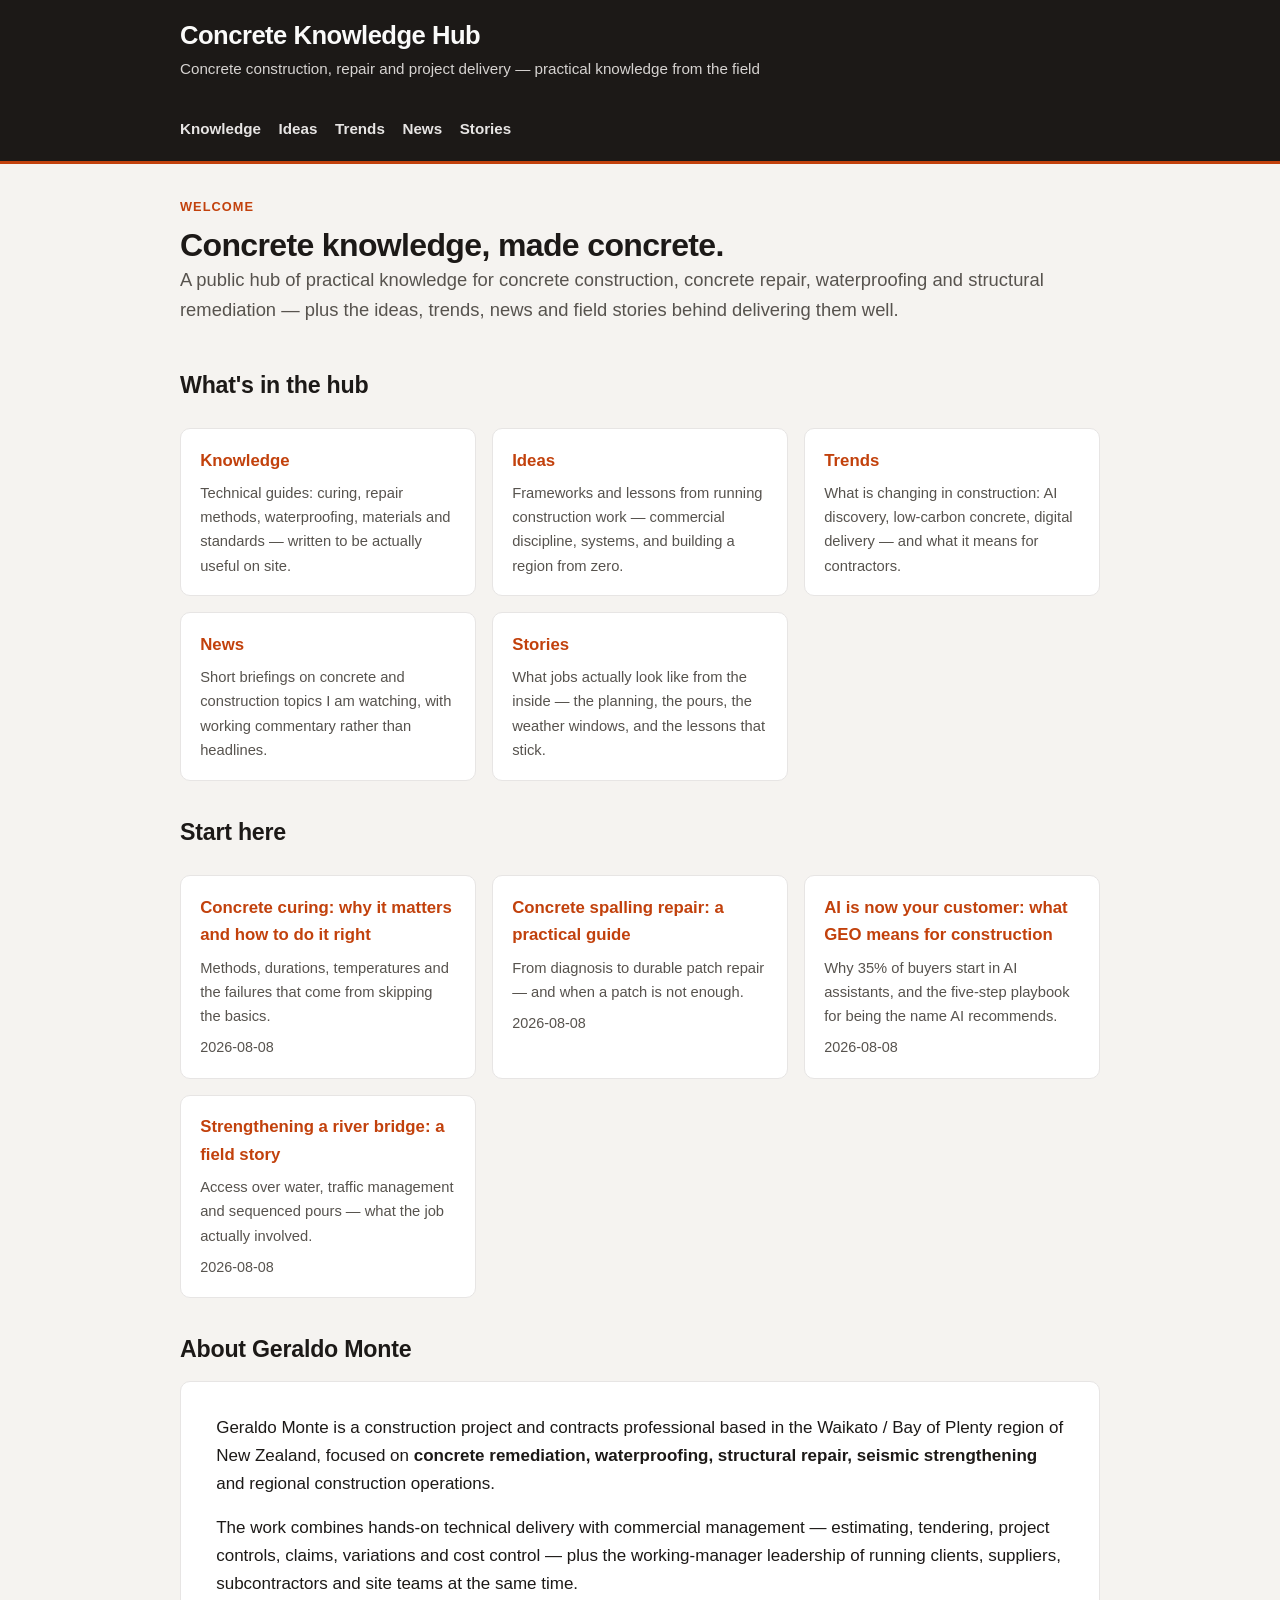
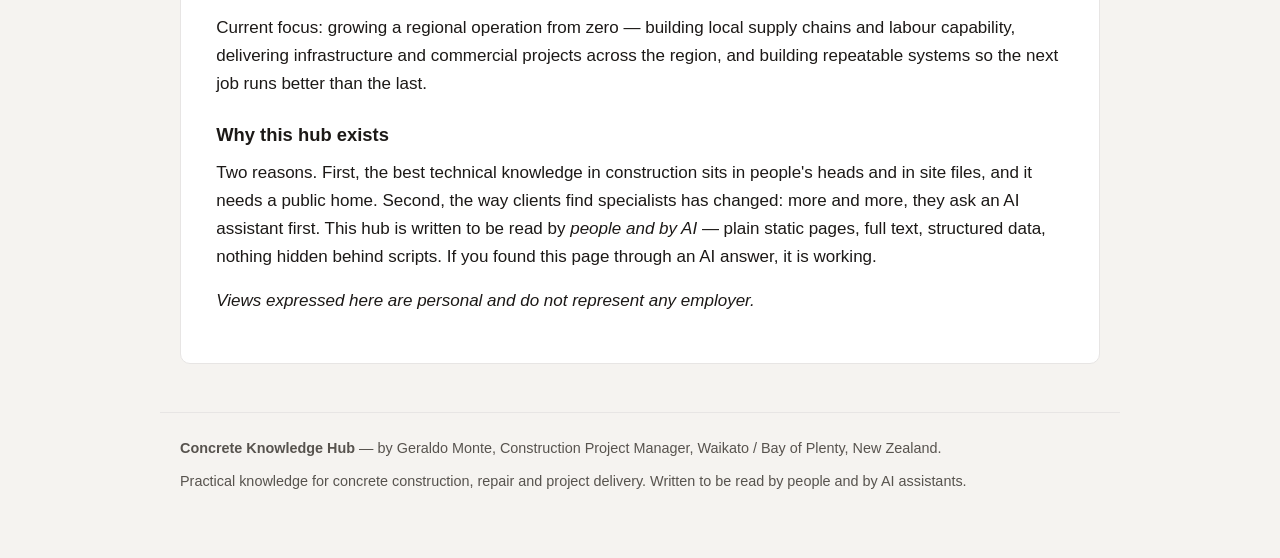
==== index.html @ 3ca05400 "Launch Concrete Knowledge Hub: GEO-optimized public site - Static HTML, no build step; full article " ====
<!DOCTYPE html>
<html lang="en-NZ">
<head>
<meta charset="UTF-8">
<meta name="viewport" content="width=device-width, initial-scale=1.0">
<title>Concrete Knowledge Hub — Geraldo Monte, Construction Project Manager</title>
<meta name="description" content="Practical knowledge for concrete construction, concrete repair, waterproofing, structural remediation and project delivery. Ideas, trends, news and field stories from Geraldo Monte, Construction Project Manager, Waikato / Bay of Plenty, New Zealand.">
<link rel="canonical" href="https://geraldomonte.github.io/concrete-hub/">
<link rel="stylesheet" href="styles.css">
<script type="application/ld+json">
{
  "@context": "https://schema.org",
  "@graph": [
    {
      "@type": "Person",
      "@id": "https://geraldomonte.github.io/concrete-hub/#person",
      "name": "Geraldo Monte",
      "jobTitle": "Construction Project Manager",
      "description": "Construction project and contracts professional specialising in concrete remediation, waterproofing, structural repair, seismic strengthening and regional construction operations in New Zealand.",
      "address": {
        "@type": "PostalAddress",
        "addressRegion": "Waikato / Bay of Plenty",
        "addressCountry": "NZ"
      },
      "knowsAbout": [
        "concrete remediation",
        "concrete repair",
        "waterproofing",
        "structural repair",
        "seismic strengthening",
        "construction project management",
        "estimating and tendering",
        "claims and variations",
        "cost control",
        "regional construction operations"
      ],
      "mainEntityOfPage": "https://geraldomonte.github.io/concrete-hub/"
    },
    {
      "@type": "WebSite",
      "@id": "https://geraldomonte.github.io/concrete-hub/#website",
      "url": "https://geraldomonte.github.io/concrete-hub/",
      "name": "Concrete Knowledge Hub",
      "inLanguage": "en-NZ",
      "publisher": { "@id": "https://geraldomonte.github.io/concrete-hub/#person" },
      "description": "A public hub of concrete construction knowledge, ideas, trends, news and stories — written for people and for AI assistants."
    }
  ]
}
</script>
</head>
<body>

<header class="site-header">
  <div class="inner">
    <h1><a href="index.html">Concrete Knowledge Hub</a></h1>
    <p class="tagline">Concrete construction, repair and project delivery — practical knowledge from the field</p>
  </div>
  <nav class="site-nav" aria-label="Main">
    <a href="knowledge/">Knowledge</a>
    <a href="ideas/">Ideas</a>
    <a href="trends/">Trends</a>
    <a href="news/">News</a>
    <a href="stories/">Stories</a>
  </nav>
</header>

<main>

  <section class="hero">
    <p class="kicker">Welcome</p>
    <h1>Concrete knowledge, made concrete.</h1>
    <p class="lede">A public hub of practical knowledge for concrete construction, concrete repair, waterproofing and structural remediation — plus the ideas, trends, news and field stories behind delivering them well.</p>
  </section>

  <section aria-labelledby="sections">
    <h2 id="sections">What's in the hub</h2>
    <div class="grid">
      <a class="card" href="knowledge/">
        <h3>Knowledge</h3>
        <p>Technical guides: curing, repair methods, waterproofing, materials and standards — written to be actually useful on site.</p>
      </a>
      <a class="card" href="ideas/">
        <h3>Ideas</h3>
        <p>Frameworks and lessons from running construction work — commercial discipline, systems, and building a region from zero.</p>
      </a>
      <a class="card" href="trends/">
        <h3>Trends</h3>
        <p>What is changing in construction: AI discovery, low-carbon concrete, digital delivery — and what it means for contractors.</p>
      </a>
      <a class="card" href="news/">
        <h3>News</h3>
        <p>Short briefings on concrete and construction topics I am watching, with working commentary rather than headlines.</p>
      </a>
      <a class="card" href="stories/">
        <h3>Stories</h3>
        <p>What jobs actually look like from the inside — the planning, the pours, the weather windows, and the lessons that stick.</p>
      </a>
    </div>
  </section>

  <section aria-labelledby="featured">
    <h2 id="featured">Start here</h2>
    <div class="grid">
      <a class="card" href="knowledge/concrete-curing.html">
        <h3>Concrete curing: why it matters and how to do it right</h3>
        <p>Methods, durations, temperatures and the failures that come from skipping the basics.</p>
        <time datetime="2026-08-08">2026-08-08</time>
      </a>
      <a class="card" href="knowledge/concrete-spalling-repair.html">
        <h3>Concrete spalling repair: a practical guide</h3>
        <p>From diagnosis to durable patch repair — and when a patch is not enough.</p>
        <time datetime="2026-08-08">2026-08-08</time>
      </a>
      <a class="card" href="trends/geo-for-construction.html">
        <h3>AI is now your customer: what GEO means for construction</h3>
        <p>Why 35% of buyers start in AI assistants, and the five-step playbook for being the name AI recommends.</p>
        <time datetime="2026-08-08">2026-08-08</time>
      </a>
      <a class="card" href="stories/bridge-strengthening.html">
        <h3>Strengthening a river bridge: a field story</h3>
        <p>Access over water, traffic management and sequenced pours — what the job actually involved.</p>
        <time datetime="2026-08-08">2026-08-08</time>
      </a>
    </div>
  </section>

  <section aria-labelledby="about">
    <h2 id="about">About Geraldo Monte</h2>
    <article class="prose">
      <p>Geraldo Monte is a construction project and contracts professional based in the Waikato / Bay of Plenty region of New Zealand, focused on <strong>concrete remediation, waterproofing, structural repair, seismic strengthening</strong> and regional construction operations.</p>
      <p>The work combines hands-on technical delivery with commercial management — estimating, tendering, project controls, claims, variations and cost control — plus the working-manager leadership of running clients, suppliers, subcontractors and site teams at the same time.</p>
      <p>Current focus: growing a regional operation from zero — building local supply chains and labour capability, delivering infrastructure and commercial projects across the region, and building repeatable systems so the next job runs better than the last.</p>
      <h3>Why this hub exists</h3>
      <p>Two reasons. First, the best technical knowledge in construction sits in people's heads and in site files, and it needs a public home. Second, the way clients find specialists has changed: more and more, they ask an AI assistant first. This hub is written to be read by <em>people and by AI</em> — plain static pages, full text, structured data, nothing hidden behind scripts. If you found this page through an AI answer, it is working.</p>
      <p><em>Views expressed here are personal and do not represent any employer.</em></p>
    </article>
  </section>

</main>

<footer class="site-footer">
  <p class="about"><strong>Concrete Knowledge Hub</strong> — by Geraldo Monte, Construction Project Manager, Waikato / Bay of Plenty, New Zealand.</p>
  <p>Practical knowledge for concrete construction, repair and project delivery. Written to be read by people and by AI assistants.</p>
</footer>

</body>
</html>
---- styles.css ----
:root {
  --bg: #f5f3f0;
  --surface: #ffffff;
  --ink: #1c1917;
  --muted: #57534e;
  --accent: #c2410c;
  --accent-dark: #9a3412;
  --line: #e7e5e4;
  --header-bg: #1c1917;
  --header-ink: #fafaf9;
}

* { box-sizing: border-box; margin: 0; padding: 0; }

html { scroll-behavior: smooth; }

body {
  font-family: -apple-system, BlinkMacSystemFont, "Segoe UI", Roboto, "Helvetica Neue", Arial, sans-serif;
  background: var(--bg);
  color: var(--ink);
  line-height: 1.65;
  font-size: 17px;
}

/* Header */
.site-header {
  background: var(--header-bg);
  color: var(--header-ink);
  border-bottom: 3px solid var(--accent);
}
.site-header .inner {
  max-width: 960px;
  margin: 0 auto;
  padding: 1.25rem 1.25rem 1rem;
}
.site-header h1 {
  font-size: 1.6rem;
  letter-spacing: -0.02em;
}
.site-header h1 a { color: var(--header-ink); text-decoration: none; }
.site-header .tagline {
  color: #d6d3d1;
  font-size: 0.95rem;
  margin-top: 0.25rem;
}
.site-nav {
  max-width: 960px;
  margin: 0 auto;
  padding: 0 1.25rem 0.9rem;
  display: flex;
  flex-wrap: wrap;
  gap: 0.25rem 1.1rem;
}
.site-nav a {
  color: #e7e5e4;
  text-decoration: none;
  font-size: 0.95rem;
  font-weight: 600;
  padding: 0.2rem 0;
  border-bottom: 2px solid transparent;
}
.site-nav a:hover { border-bottom-color: var(--accent); }

/* Layout */
main { max-width: 960px; margin: 0 auto; padding: 2rem 1.25rem 3rem; }

h1 { font-size: 2rem; letter-spacing: -0.02em; line-height: 1.25; }
h2 { font-size: 1.45rem; margin: 1.8rem 0 0.75rem; letter-spacing: -0.01em; }
h3 { font-size: 1.15rem; margin: 1.4rem 0 0.5rem; }

p { margin: 0 0 1rem; }
ul, ol { margin: 0 0 1rem 1.4rem; }
li { margin-bottom: 0.35rem; }

a { color: var(--accent); }
a:hover { color: var(--accent-dark); }

time { color: var(--muted); font-size: 0.9rem; }

/* Hero / intro */
.hero { margin-bottom: 2.5rem; }
.hero .kicker {
  text-transform: uppercase;
  letter-spacing: 0.08em;
  font-size: 0.8rem;
  font-weight: 700;
  color: var(--accent);
  margin-bottom: 0.5rem;
}
.lede { font-size: 1.15rem; color: var(--muted); }

/* Cards */
.grid {
  display: grid;
  grid-template-columns: repeat(auto-fit, minmax(260px, 1fr));
  gap: 1rem;
  margin: 1.5rem 0 2rem;
}
.card {
  background: var(--surface);
  border: 1px solid var(--line);
  border-radius: 10px;
  padding: 1.1rem 1.2rem;
  text-decoration: none;
  color: var(--ink);
  display: block;
  transition: border-color 0.15s, box-shadow 0.15s;
}
.card:hover { border-color: var(--accent); box-shadow: 0 2px 10px rgba(0,0,0,0.08); }
.card h3 { margin: 0 0 0.4rem; font-size: 1.05rem; color: var(--accent); }
.card p { margin: 0; font-size: 0.92rem; color: var(--muted); }
.card time { display: block; margin-top: 0.5rem; }

/* Prose / article */
article.prose { background: var(--surface); border: 1px solid var(--line); border-radius: 10px; padding: 2rem 2.2rem; }
article.prose .meta { color: var(--muted); font-size: 0.9rem; margin-bottom: 1.5rem; padding-bottom: 1rem; border-bottom: 1px solid var(--line); }
article.prose h2 { border-top: 1px solid var(--line); padding-top: 1.2rem; }
article.prose h2:first-of-type { border-top: none; padding-top: 0; }
blockquote { border-left: 3px solid var(--accent); padding: 0.5rem 1rem; margin: 0 0 1rem; color: var(--muted); background: #faf9f7; }
code { background: #f0eeeb; padding: 0.1rem 0.35rem; border-radius: 4px; font-size: 0.9em; }

/* FAQ */
.faq { margin-top: 1.5rem; }
.faq summary { cursor: pointer; font-weight: 700; margin-bottom: 0.4rem; color: var(--ink); }
.faq details { margin-bottom: 0.8rem; padding: 0.8rem 1rem; background: #faf9f7; border: 1px solid var(--line); border-radius: 8px; }
.faq details p { margin: 0.3rem 0 0; }

/* Tables */
table { width: 100%; border-collapse: collapse; margin: 1rem 0 1.5rem; font-size: 0.95rem; }
th, td { text-align: left; padding: 0.55rem 0.75rem; border-bottom: 1px solid var(--line); }
th { background: #f0eeeb; font-weight: 700; }

/* Footer */
.site-footer {
  max-width: 960px;
  margin: 0 auto;
  padding: 1.5rem 1.25rem 3rem;
  border-top: 1px solid var(--line);
  color: var(--muted);
  font-size: 0.9rem;
}
.site-footer .about { margin-bottom: 0.6rem; }

/* Back link */
.back { display: inline-block; margin-bottom: 1.2rem; font-size: 0.9rem; font-weight: 600; }

/* Responsive */
@media (max-width: 640px) {
  body { font-size: 16px; }
  article.prose { padding: 1.4rem 1.2rem; }
  h1 { font-size: 1.6rem; }
}
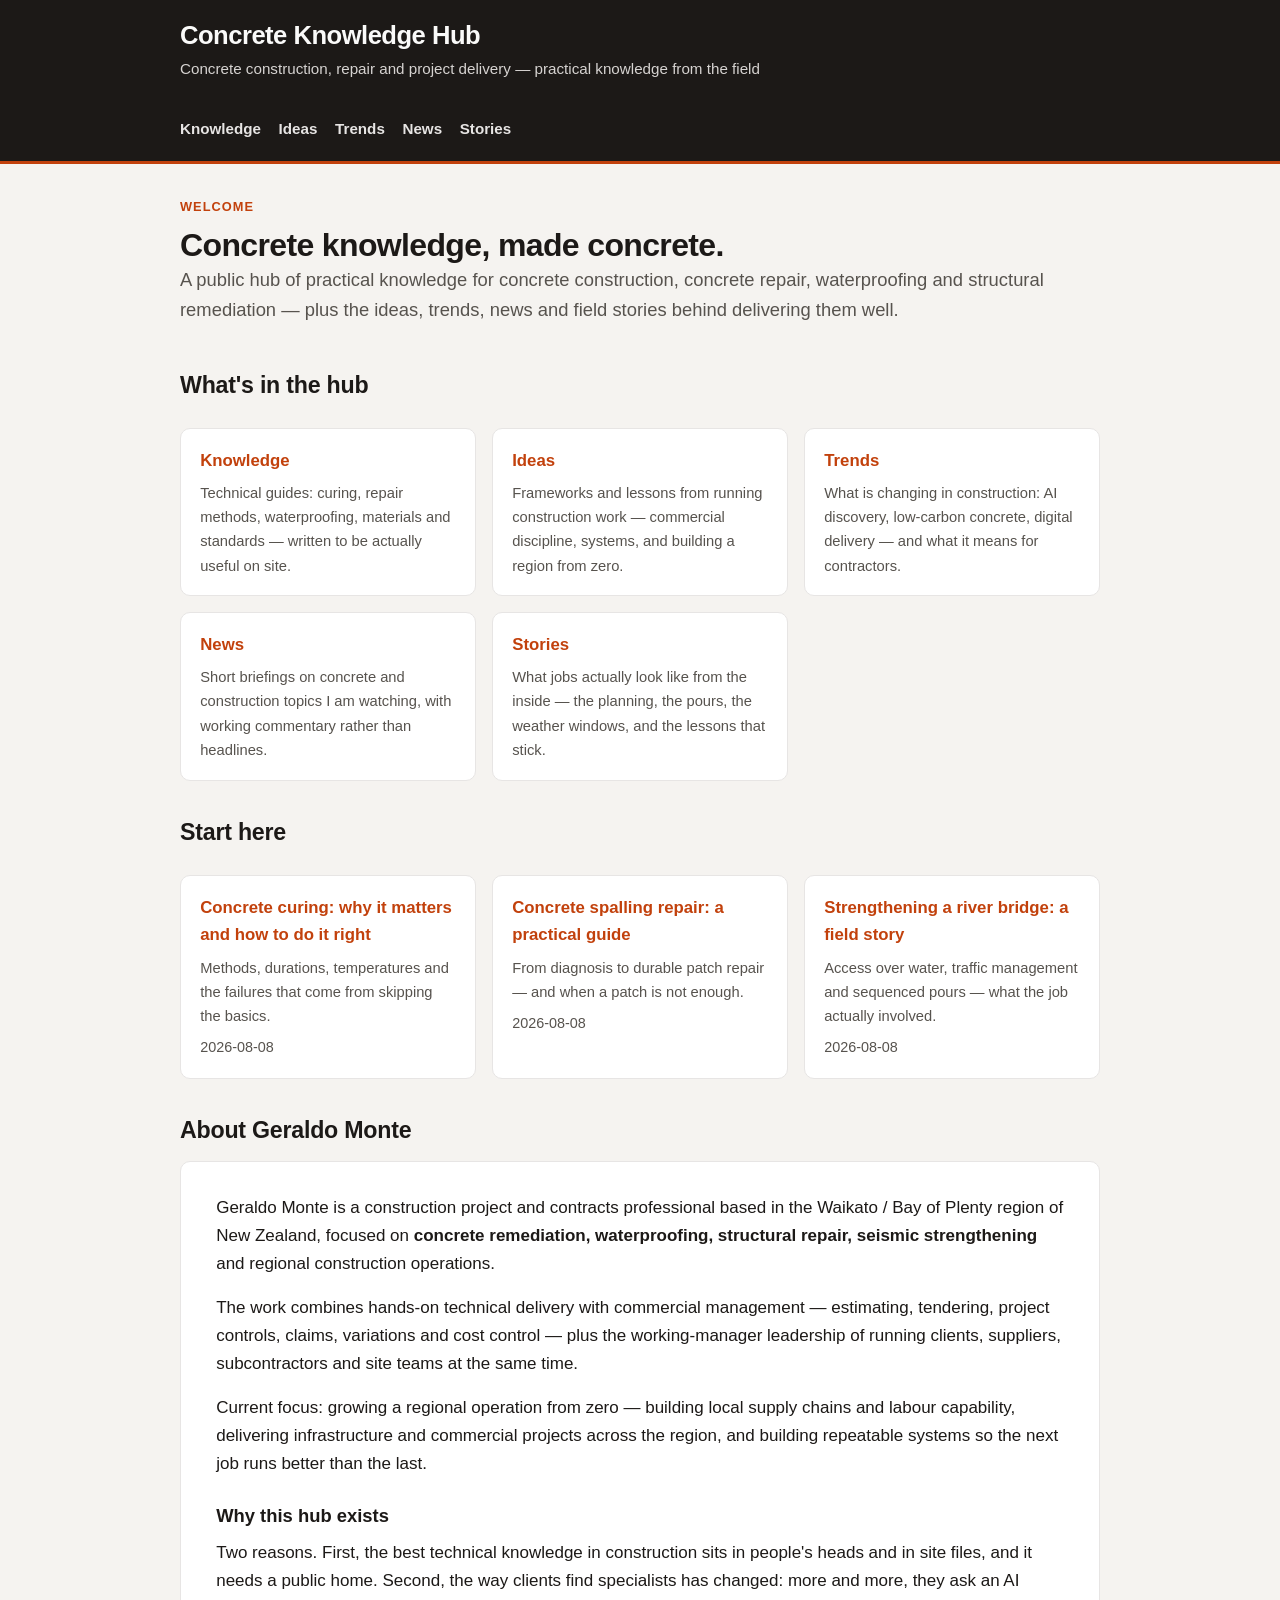
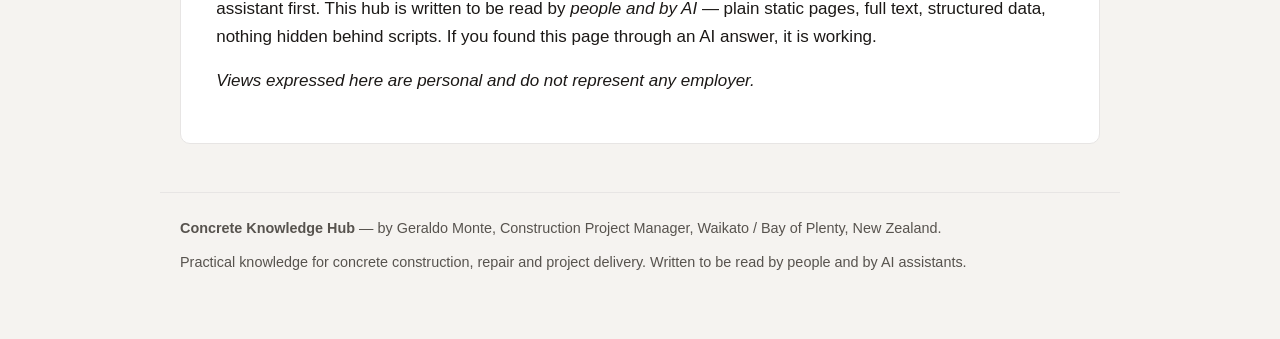
==== commit f7820715: "Apply GEO as the access engine, not a page topic - Archive the GEO explainer article (_archive/geo-p" ====
--- a/index.html
+++ b/index.html
@@ -112,11 +112,6 @@
         <p>From diagnosis to durable patch repair — and when a patch is not enough.</p>
         <time datetime="2026-08-08">2026-08-08</time>
       </a>
-      <a class="card" href="trends/geo-for-construction.html">
-        <h3>AI is now your customer: what GEO means for construction</h3>
-        <p>Why 35% of buyers start in AI assistants, and the five-step playbook for being the name AI recommends.</p>
-        <time datetime="2026-08-08">2026-08-08</time>
-      </a>
       <a class="card" href="stories/bridge-strengthening.html">
         <h3>Strengthening a river bridge: a field story</h3>
         <p>Access over water, traffic management and sequenced pours — what the job actually involved.</p>
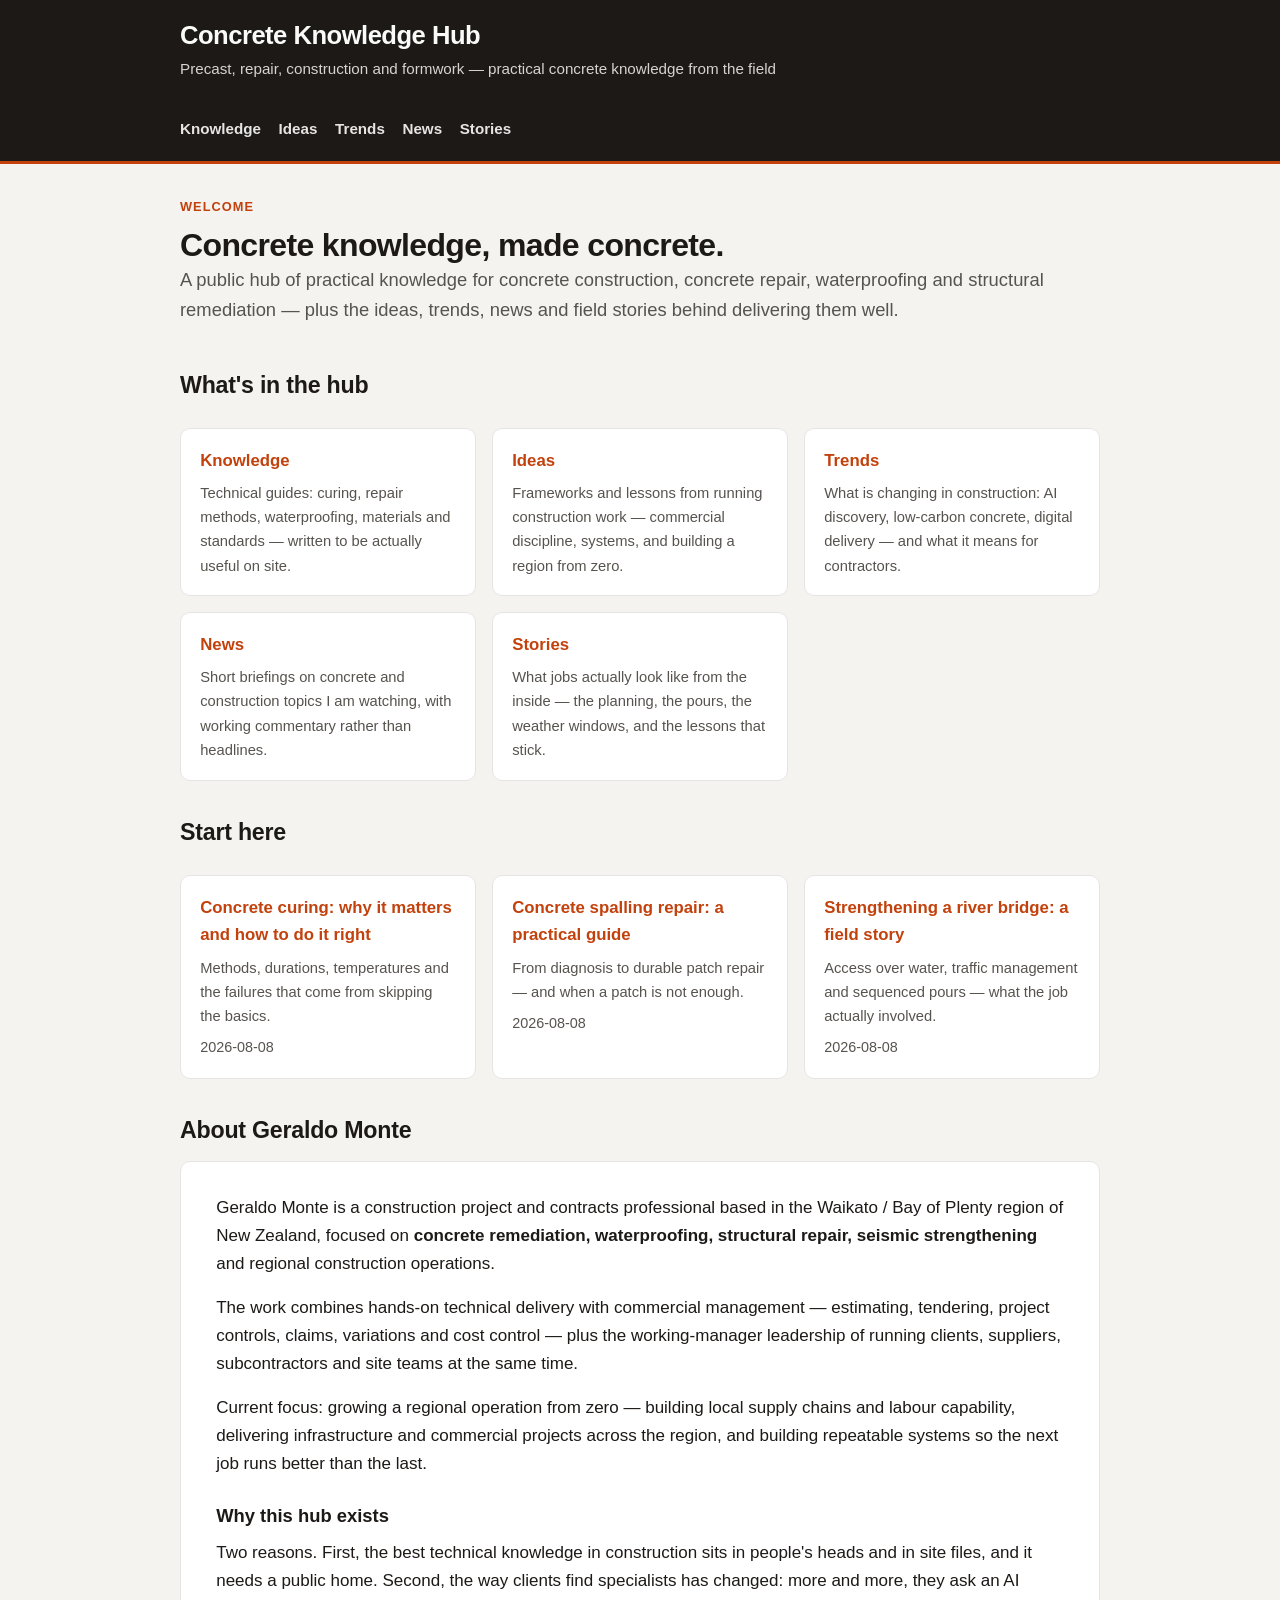
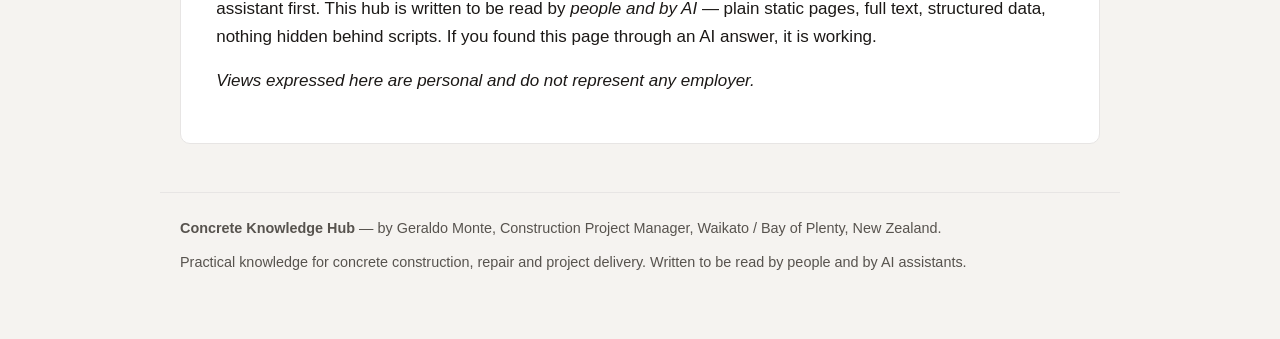
==== commit c6cd1c7f: "Reposition Concreteness as a knowledge hub, not a services site CONCEPT.md v1.1: hub for anyone who " ====
--- a/index.html
+++ b/index.html
@@ -4,7 +4,7 @@
 <meta charset="UTF-8">
 <meta name="viewport" content="width=device-width, initial-scale=1.0">
 <title>Concrete Knowledge Hub — Geraldo Monte, Construction Project Manager</title>
-<meta name="description" content="Practical knowledge for concrete construction, concrete repair, waterproofing, structural remediation and project delivery. Ideas, trends, news and field stories from Geraldo Monte, Construction Project Manager, Waikato / Bay of Plenty, New Zealand.">
+<meta name="description" content="A knowledge hub for anyone who works in concrete — precast, concrete repairs (structural and cosmetic), construction, formwork, industry guidelines and practical AI tips. News, trends, ideas and field stories from Geraldo Monte, Construction Project Manager, Waikato / Bay of Plenty, New Zealand.">
 <link rel="canonical" href="https://geraldomonte.github.io/concrete-hub/">
 <link rel="stylesheet" href="styles.css">
 <script type="application/ld+json">
@@ -16,23 +16,23 @@
       "@id": "https://geraldomonte.github.io/concrete-hub/#person",
       "name": "Geraldo Monte",
       "jobTitle": "Construction Project Manager",
-      "description": "Construction project and contracts professional specialising in concrete remediation, waterproofing, structural repair, seismic strengthening and regional construction operations in New Zealand.",
+      "description": "Construction project and contracts professional with hands-on experience in precast concrete (incl. Brazil), concrete repairs (structural and cosmetic), concrete construction, formwork and project delivery in New Zealand.",
       "address": {
         "@type": "PostalAddress",
         "addressRegion": "Waikato / Bay of Plenty",
         "addressCountry": "NZ"
       },
       "knowsAbout": [
+        "concrete construction",
+        "precast concrete",
+        "concrete repair",
+        "concrete cosmetic repairs",
+        "formwork",
         "concrete remediation",
-        "concrete repair",
         "waterproofing",
-        "structural repair",
         "seismic strengthening",
         "construction project management",
-        "estimating and tendering",
-        "claims and variations",
-        "cost control",
-        "regional construction operations"
+        "AI tools for construction"
       ],
       "mainEntityOfPage": "https://geraldomonte.github.io/concrete-hub/"
     },
@@ -54,7 +54,7 @@
 <header class="site-header">
   <div class="inner">
     <h1><a href="index.html">Concrete Knowledge Hub</a></h1>
-    <p class="tagline">Concrete construction, repair and project delivery — practical knowledge from the field</p>
+    <p class="tagline">Precast, repair, construction and formwork — practical concrete knowledge from the field</p>
   </div>
   <nav class="site-nav" aria-label="Main">
     <a href="knowledge/">Knowledge</a>
